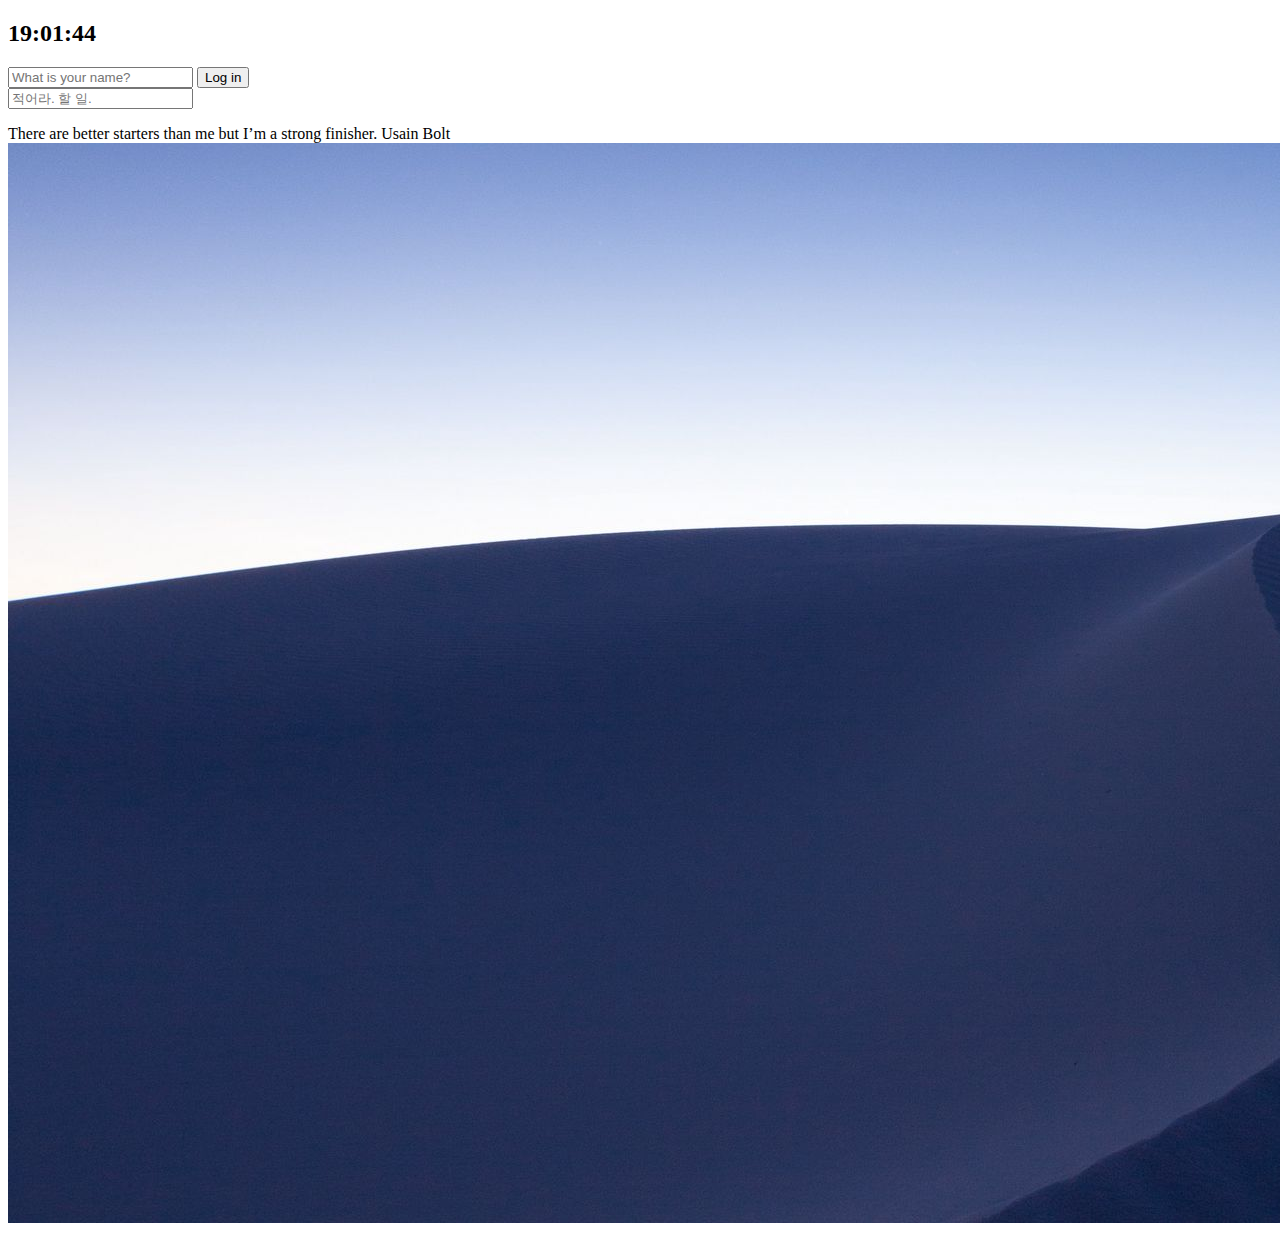
==== projectMMT/html/index.html @ d1877f74 "make MOMENTUM #1" ====
<!DOCTYPE html>
<html lang="en">
<head>
    <meta charset="UTF-8" />
    <meta http-equiv="X-UA-Compatible" content="IE=edge" />
    <meta name="viewport" content="width=device-width, initial-scale=1.0" />
    <link rel="stylesheet" href="../css/style.css" />
    <title>MOMENTUM APP</title>
</head>
<body>
    <h2 id="clock">00:00</h2>

    <form id="login-form" class="hidden">
        <input type="text" maxlength="15" placeholder="What is your name?" required />
        <button type="submit">Log in</button>
    </form>

    <h1 id="greeting" class="hidden"></h1>

    <form id="todo-form">
        <input type="text" placeholder="적어라. 할 일." required>
    </form>

    <ul id="todo-list"></ul>

    <div id="quote">
        <span></span>
        <span></span>
    </div>

    <!-- <img src="../img/0.jpeg" alt=""> -->
    <script src="../js/greetings.js"></script>
    <script src="../js/clock.js"></script>
    <script src="../js/quotes.js"></script>
    <script src="../js/background.js"></script>
    <script src="../js/todo.js"></script>
</body>
</html>
---- projectMMT/css/style.css ----
.hidden {
    display: none;
}
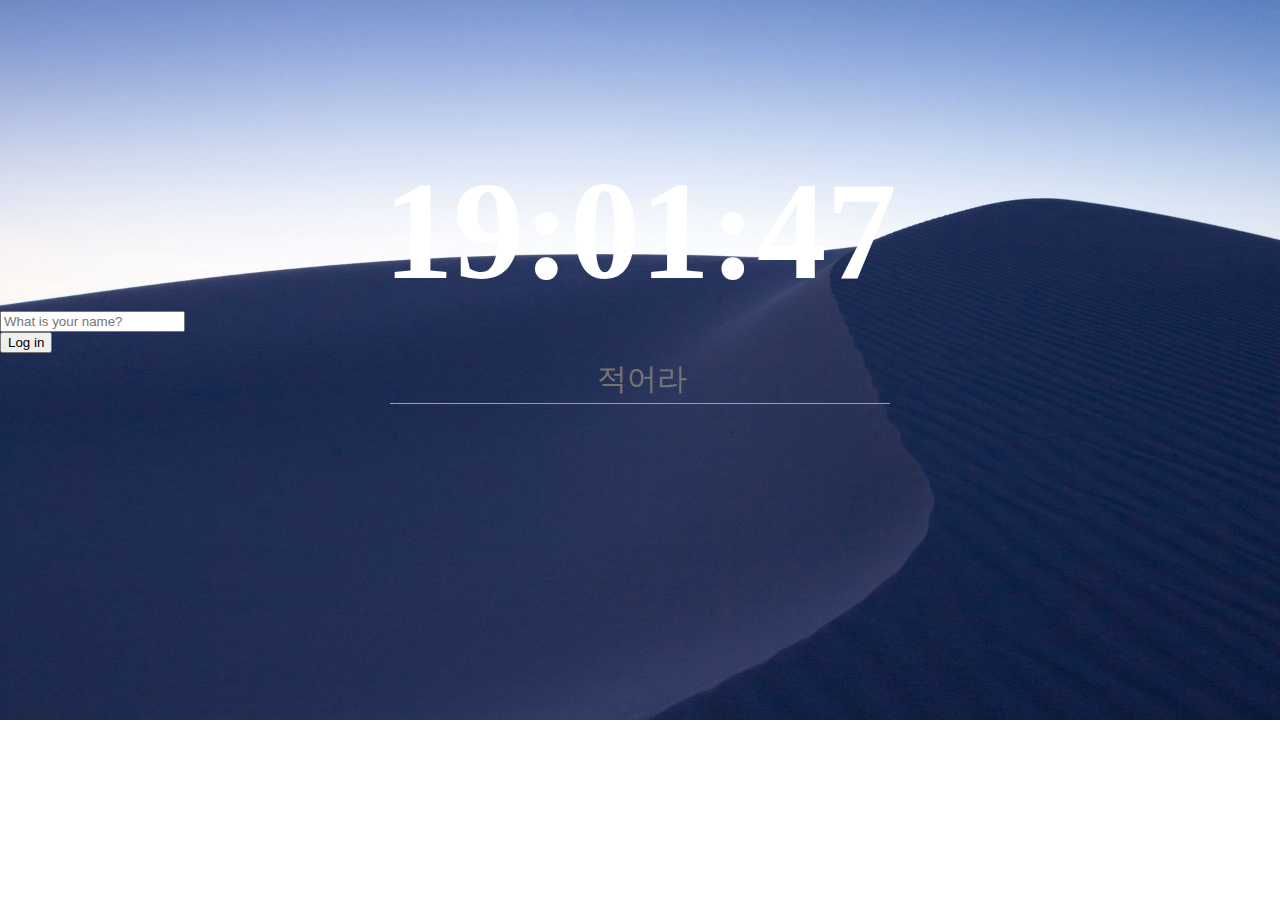
==== commit f3b33e44: "location &  weather & css #1" ====
--- a/projectMMT/html/index.html
+++ b/projectMMT/html/index.html
@@ -8,24 +8,35 @@
     <title>MOMENTUM APP</title>
 </head>
 <body>
-    <h2 id="clock">00:00</h2>
-
-    <form id="login-form" class="hidden">
-        <input type="text" maxlength="15" placeholder="What is your name?" required />
-        <button type="submit">Log in</button>
-    </form>
-
-    <h1 id="greeting" class="hidden"></h1>
-
-    <form id="todo-form">
-        <input type="text" placeholder="적어라. 할 일." required>
-    </form>
-
-    <ul id="todo-list"></ul>
-
-    <div id="quote">
-        <span></span>
-        <span></span>
+    <div id="wrapper">
+        <h2 id="clock">00:00</h2>
+    
+        <form id="login-form" class="hidden">
+            <div class="name-wrap">
+                <input type="text" maxlength="15" placeholder="What is your name?" required />
+            </div>
+            <button type="submit">Log in</button>
+        </form>
+    
+        <h1 id="greeting" class="hidden"></h1>
+    
+        <form id="todo-form">
+            <div class="todo-wrap">
+                <input type="text" placeholder="적어라" required>
+            </div>
+        </form>
+    
+        <ul id="todo-list"></ul>
+    
+        <div id="quote">
+            <span></span>
+            <span></span>
+        </div>
+    
+        <div id="weather">
+            <span></span>
+            <span></span>
+        </div>
     </div>
 
     <!-- <img src="../img/0.jpeg" alt=""> -->
@@ -34,5 +45,6 @@
     <script src="../js/quotes.js"></script>
     <script src="../js/background.js"></script>
     <script src="../js/todo.js"></script>
+    <script src="../js/weather.js"></script>
 </body>
 </html>--- a/projectMMT/css/style.css
+++ b/projectMMT/css/style.css
@@ -1,3 +1,127 @@
+html, body {
+    margin: 0;
+}
+
+h1, h2, p {
+    margin-block: auto;
+}
+
+#wrapper {
+    width: 100%;
+    position: absolute;
+    height: 800px;
+}
+
 .hidden {
     display: none;
+}
+
+.bgImg {
+    position: absolute;
+    top: 0;
+    z-index: -1;
+    width: 100%;
+}
+
+h2#clock {
+    text-align: center;
+    font-size: 140px;
+    margin-top: 150px;
+    color: #ffffff;
+}
+
+h1#greeting {
+    text-align: center;
+    font-size: 70px;
+    color: #ffffff;
+}
+
+.todo-wrap {
+    text-align: center;
+    width: 500px;
+    margin: 0 auto;
+    border-bottom: 1px solid darkorange;
+    /* padding-bottom: 10px; */
+    height: 50px;
+}
+
+.todo-wrap > input {
+    border: none;
+    background: transparent;
+    font-size: 30px;
+    text-align: center;
+    width: 100%;
+    height: 100%;
+    color: #ffffff;
+}
+
+.todo-wrap > input:focus {
+    display: inline-block;
+    border: none;
+    outline: none;
+    background: transparent;
+    font-size: 30px;
+    text-align: center;
+    width: 100%;
+    height: 100%;
+}
+
+#todo-list {
+    margin-block: auto;
+    margin-inline: unset;
+    padding-inline-start: 0;
+    list-style: none;
+    text-align: center;
+    margin-top: 30px;
+    padding-left: 60px;
+}
+
+#todo-list li span:first-child {
+    color: #ffffff;
+    margin-right: 20px;
+}
+
+#quote {
+    position: absolute;
+    bottom: 10px;
+    right: 40px;
+    color: #ffffff;
+    -webkit-transform:scale(1);
+    -moz-transform:scale(1);
+    -ms-transform:scale(1); 
+    -o-transform:scale(1);  
+    transform:scale(1);
+    -webkit-transition:.7s;
+    -moz-transition:.7s;
+    -ms-transition:.7s;
+    -o-transition:.7s;
+    transition:.7s;
+}
+
+#quote:hover {
+    -webkit-transform:scale(1.05);
+    -moz-transform:scale(1.05);
+    -ms-transform:scale(1.05);   
+    -o-transform:scale(1.05);
+    transform:scale(1.05);
+}
+
+#quote span:first-child {
+    display: block;
+    text-align: left;
+    font-size: 18px;
+}
+
+#quote span:last-child {
+    display: block;
+    text-align: right;
+    font-size: 16px;
+}
+
+#weather {
+    position: absolute;
+    right: 40px;
+    top: 20px;
+    font-size: 25px;
+    color: #ffffff;
 }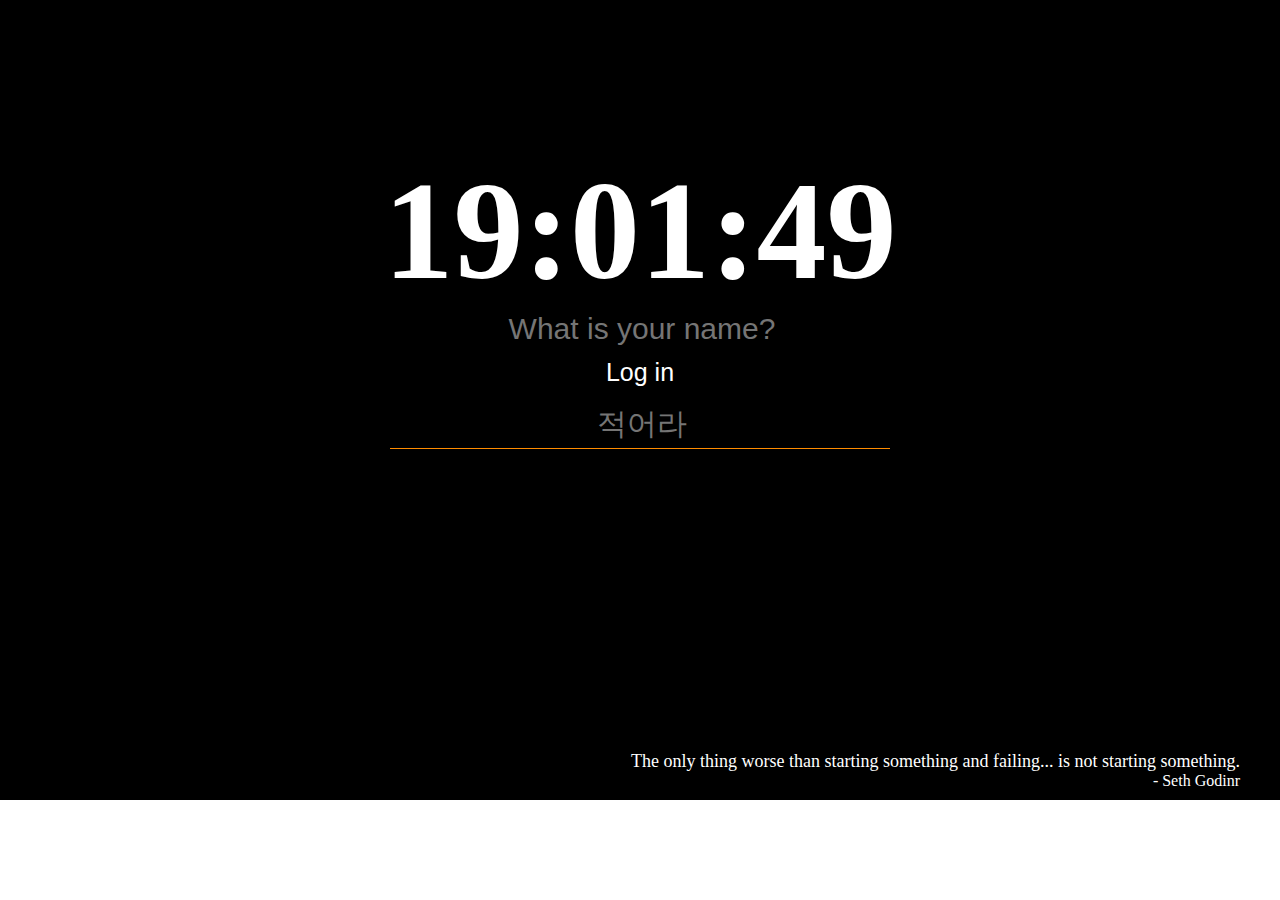
==== commit e0d19b05: "add function details #5" ====
--- a/projectMMT/html/index.html
+++ b/projectMMT/html/index.html
@@ -15,7 +15,9 @@
             <div class="name-wrap">
                 <input type="text" maxlength="15" placeholder="What is your name?" required />
             </div>
-            <button type="submit">Log in</button>
+            <div class="btn-wrap">
+                <button type="submit">Log in</button>
+            </div>
         </form>
     
         <h1 id="greeting" class="hidden"></h1>
@@ -36,6 +38,7 @@
         <div id="weather">
             <span></span>
             <span></span>
+            <span></span>
         </div>
     </div>
 
--- a/projectMMT/css/style.css
+++ b/projectMMT/css/style.css
@@ -10,11 +10,69 @@
     width: 100%;
     position: absolute;
     height: 800px;
+    transition: all 2s ease-out;
+}
+
+#wrpper.bgImg {
+    background-size: contain;
 }
 
 .hidden {
     display: none;
 }
+
+/* .name-wrap {
+
+} */
+
+.name-wrap input {
+    border: none;
+    background: transparent;
+    font-size: 30px;
+    text-align: center;
+    width: 100%;
+    height: 100%;
+    color: #ffffff;
+}
+
+.name-wrap input:focus {
+    display: inline-block;
+    border: none;
+    outline: none;
+    background: transparent;
+    font-size: 30px;
+    text-align: center;
+    width: 100%;
+    height: 100%;
+}
+
+.btn-wrap {
+    text-align: center;
+    margin-top: 10px;
+    margin-bottom: 10px;
+    box-sizing: border-box;
+
+}
+.btn-wrap button {
+    background: transparent;
+    border-bottom: 1px solid #ffffff;
+    outline: none;
+    border: none;
+    cursor: pointer;
+    width: 150px;
+    font-size: 25px;
+    color: #ffffff;
+    box-sizing: border-box;
+}
+
+.btn-wrap button:hover {
+    transition: ease .8s;
+    color: greenyellow;
+    border-bottom: 1px solid goldenrod;
+    box-sizing: border-box;
+
+}
+
 
 .bgImg {
     position: absolute;
@@ -53,6 +111,7 @@
     width: 100%;
     height: 100%;
     color: #ffffff;
+    cursor: text;
 }
 
 .todo-wrap > input:focus {
@@ -96,6 +155,7 @@
     -ms-transition:.7s;
     -o-transition:.7s;
     transition:.7s;
+    cursor: default;
 }
 
 #quote:hover {
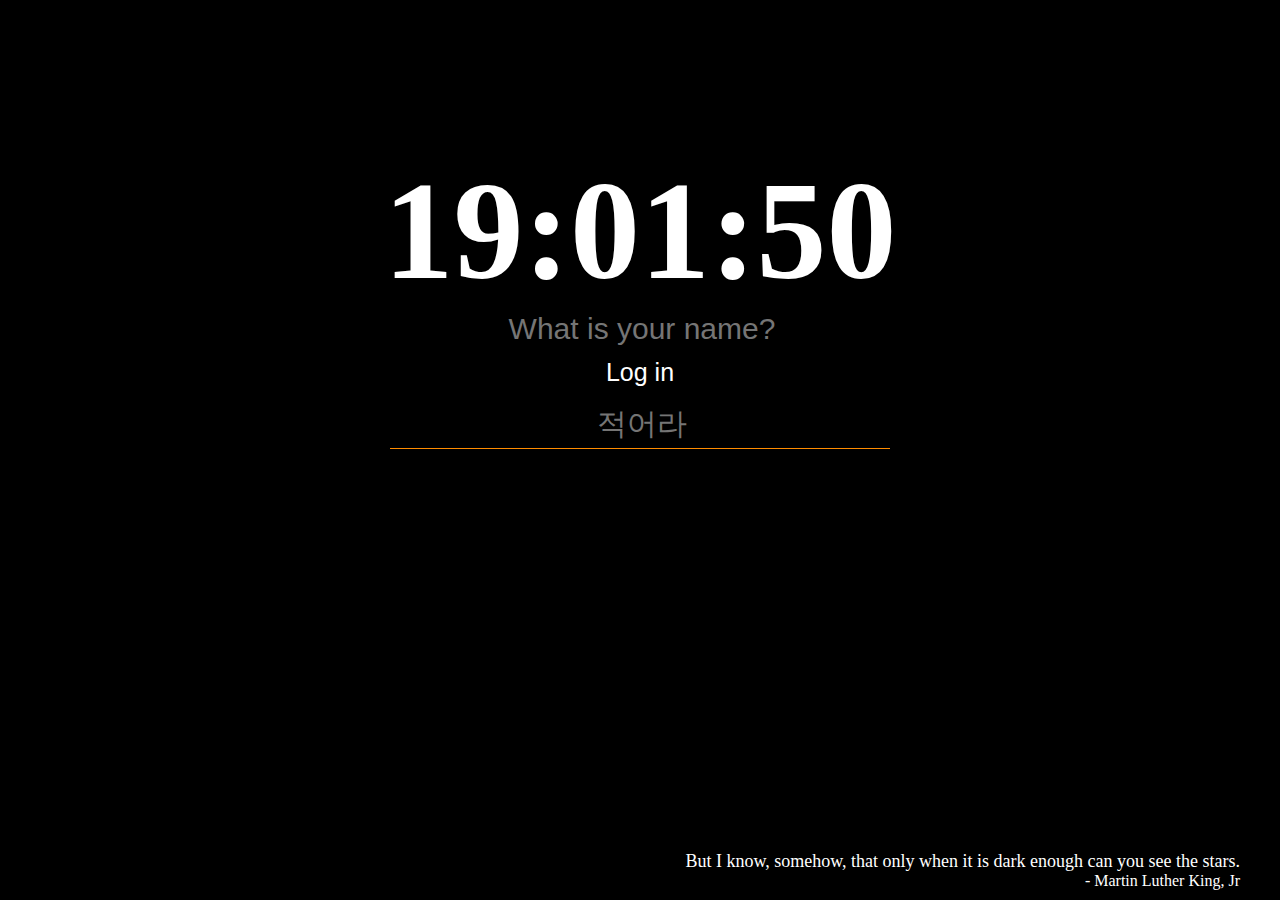
==== commit 4b45ee27: "modified edit function #5" ====
--- a/projectMMT/html/index.html
+++ b/projectMMT/html/index.html
@@ -28,7 +28,8 @@
             </div>
         </form>
     
-        <ul id="todo-list"></ul>
+        <ul id="todo-list">
+        </ul>
     
         <div id="quote">
             <span></span>
--- a/projectMMT/css/style.css
+++ b/projectMMT/css/style.css
@@ -6,10 +6,28 @@
     margin-block: auto;
 }
 
+button {
+    background: transparent;
+    color: white;
+    border: none;
+    outline: none;
+    vertical-align: middle;
+    cursor: pointer;
+}
+
+.editBtn:hover {
+    border-bottom: 1px solid goldenrod;
+    -webkit-transition: all ease 1.7s;
+    -moz-transition: all ease 1.7s;
+    -ms-transition: all ease 1.7s;
+    -o-transition: all ease 1.7s;
+    transition: all ease 1.7s;
+}
+
 #wrapper {
     width: 100%;
     position: absolute;
-    height: 800px;
+    height: 100%;
     transition: all 2s ease-out;
 }
 
@@ -67,10 +85,13 @@
 
 .btn-wrap button:hover {
     transition: ease .8s;
+    -webkit-transition: ease .8s;
+    -moz-transition: ease .8s;
+    -ms-transition: ease .8s;
+    -o-transition: ease .8s;
     color: greenyellow;
     border-bottom: 1px solid goldenrod;
     box-sizing: border-box;
-
 }
 
 
@@ -133,6 +154,11 @@
     text-align: center;
     margin-top: 30px;
     padding-left: 60px;
+}
+
+#todo-list li span {
+    display: inline-block;
+    width: 300px;
 }
 
 #todo-list li span:first-child {
@@ -164,6 +190,7 @@
     -ms-transform:scale(1.05);   
     -o-transform:scale(1.05);
     transform:scale(1.05);
+    color: blanchedalmond;
 }
 
 #quote span:first-child {
@@ -184,4 +211,97 @@
     top: 20px;
     font-size: 25px;
     color: #ffffff;
+}
+
+.none {display: none !important;}
+
+@media all and (min-width: 768px) and (max-width:1023px) {
+    h2#clock {
+        margin-top: 230px;
+        font-size: 100px;
+    }
+
+    h1#greeting {
+        font-size: 50px;
+        margin-top: 20px;
+    }
+
+    #todo-form {
+        margin-top: 30px;
+    }
+
+    #quote {
+        position: absolute;
+        bottom: 30px;
+        right: 0;
+        left: 0;
+    }
+    #quote span:first-child {
+        display: block;
+        text-align: center;
+        font-size: 18px;
+    }
+    
+    #quote span:last-child {
+        display: block;
+        text-align: center;
+        font-size: 16px;
+    }
+}
+
+@media all and (max-width:767px) {
+    h2#clock {
+        margin-top: 130px;
+        font-size: 60px;
+    }
+
+    h1#greeting {
+        font-size: 40px;
+        margin-top: 20px;
+    }
+
+    #weather {
+        position: absolute;
+        right: 10px;
+        top: 15px;
+        font-size: 25px;
+        color: #ffffff;
+        font-size: 13px;
+    }
+
+    #todo-form {
+        margin-top: 30px;
+    }
+
+    .todo-wrap {
+        width: 90%;
+        height: 30px;
+    }
+
+    #todo-list > li > span:first-child {
+        display: inline-block;
+        width: 140px;
+    }
+
+    .todo-wrap > input {
+        font-size: 20px;
+    }
+
+    #quote {
+        position: absolute;
+        bottom: 40px;
+        right: 0;
+        left: 0;
+    }
+    #quote span:first-child {
+        display: block;
+        text-align: center;
+        font-size: 16px;
+    }
+    
+    #quote span:last-child {
+        display: block;
+        text-align: center;
+        font-size: 14px;
+    }
 }